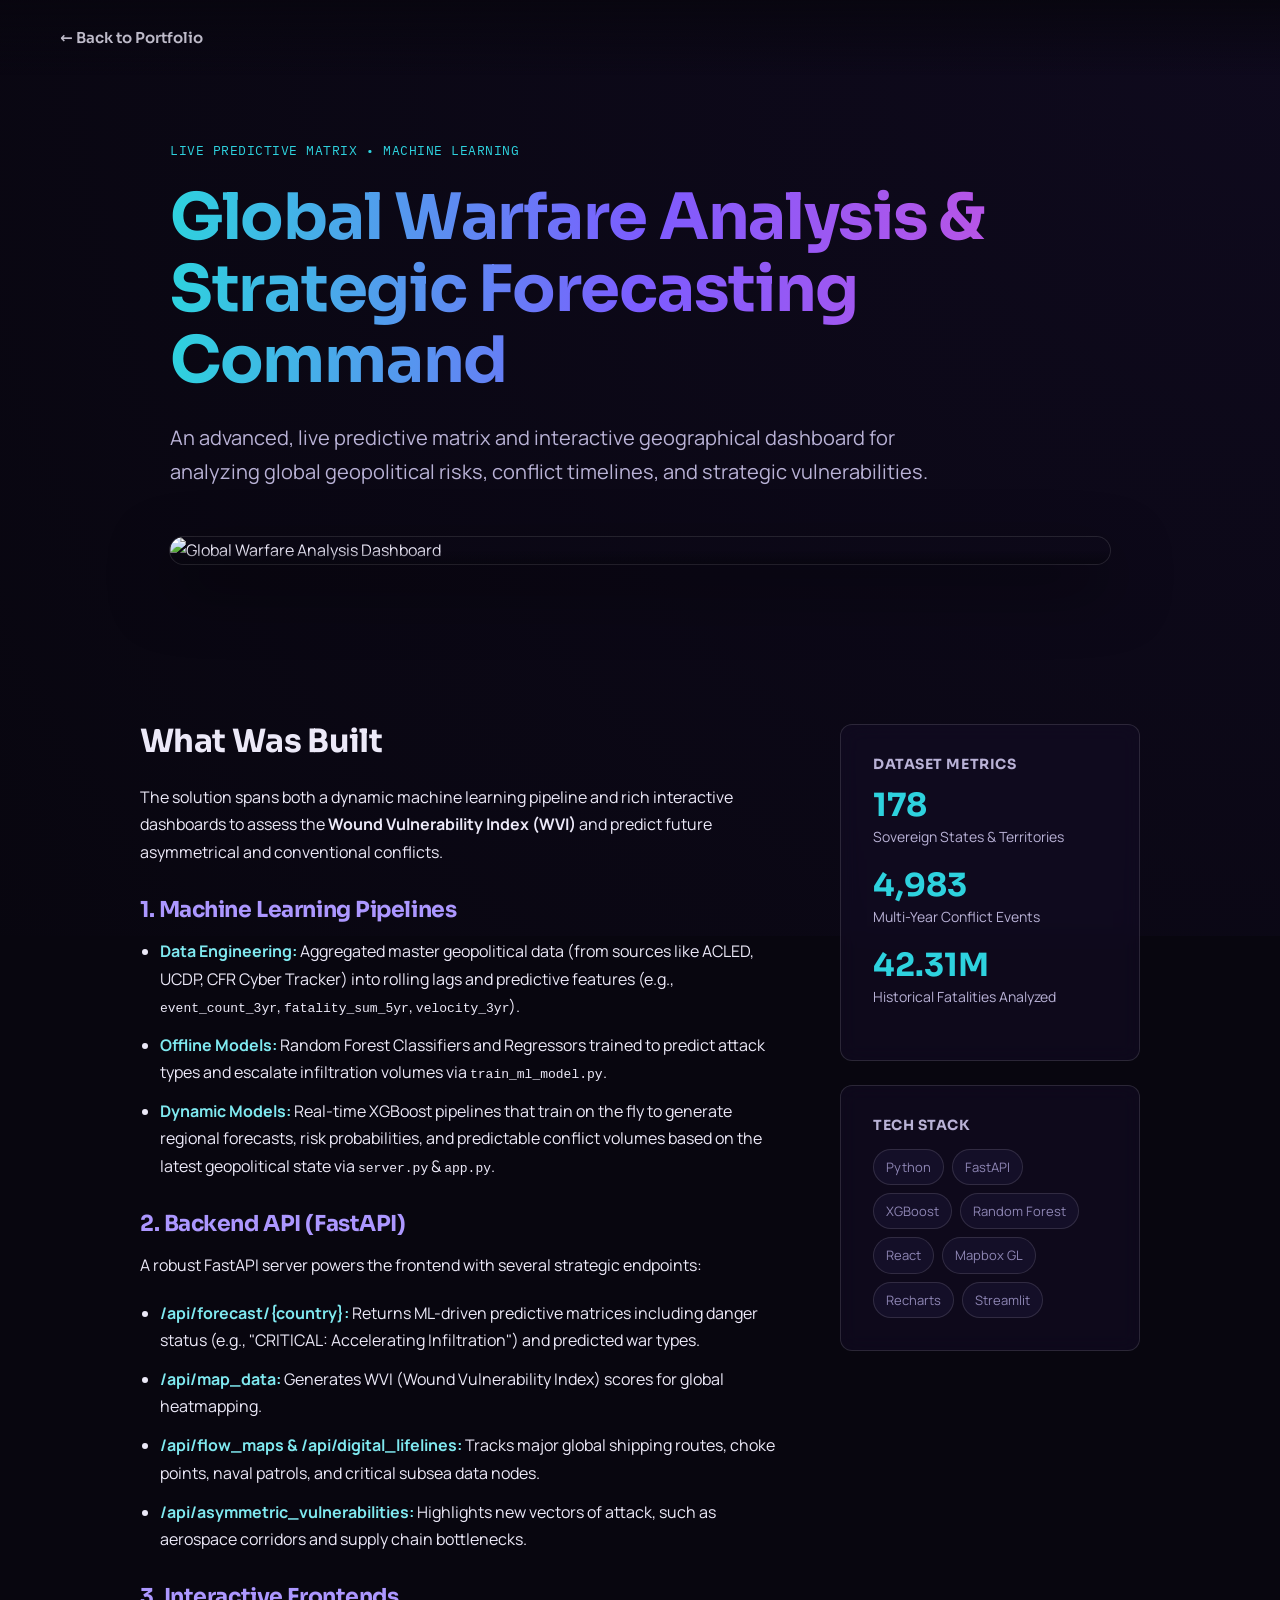
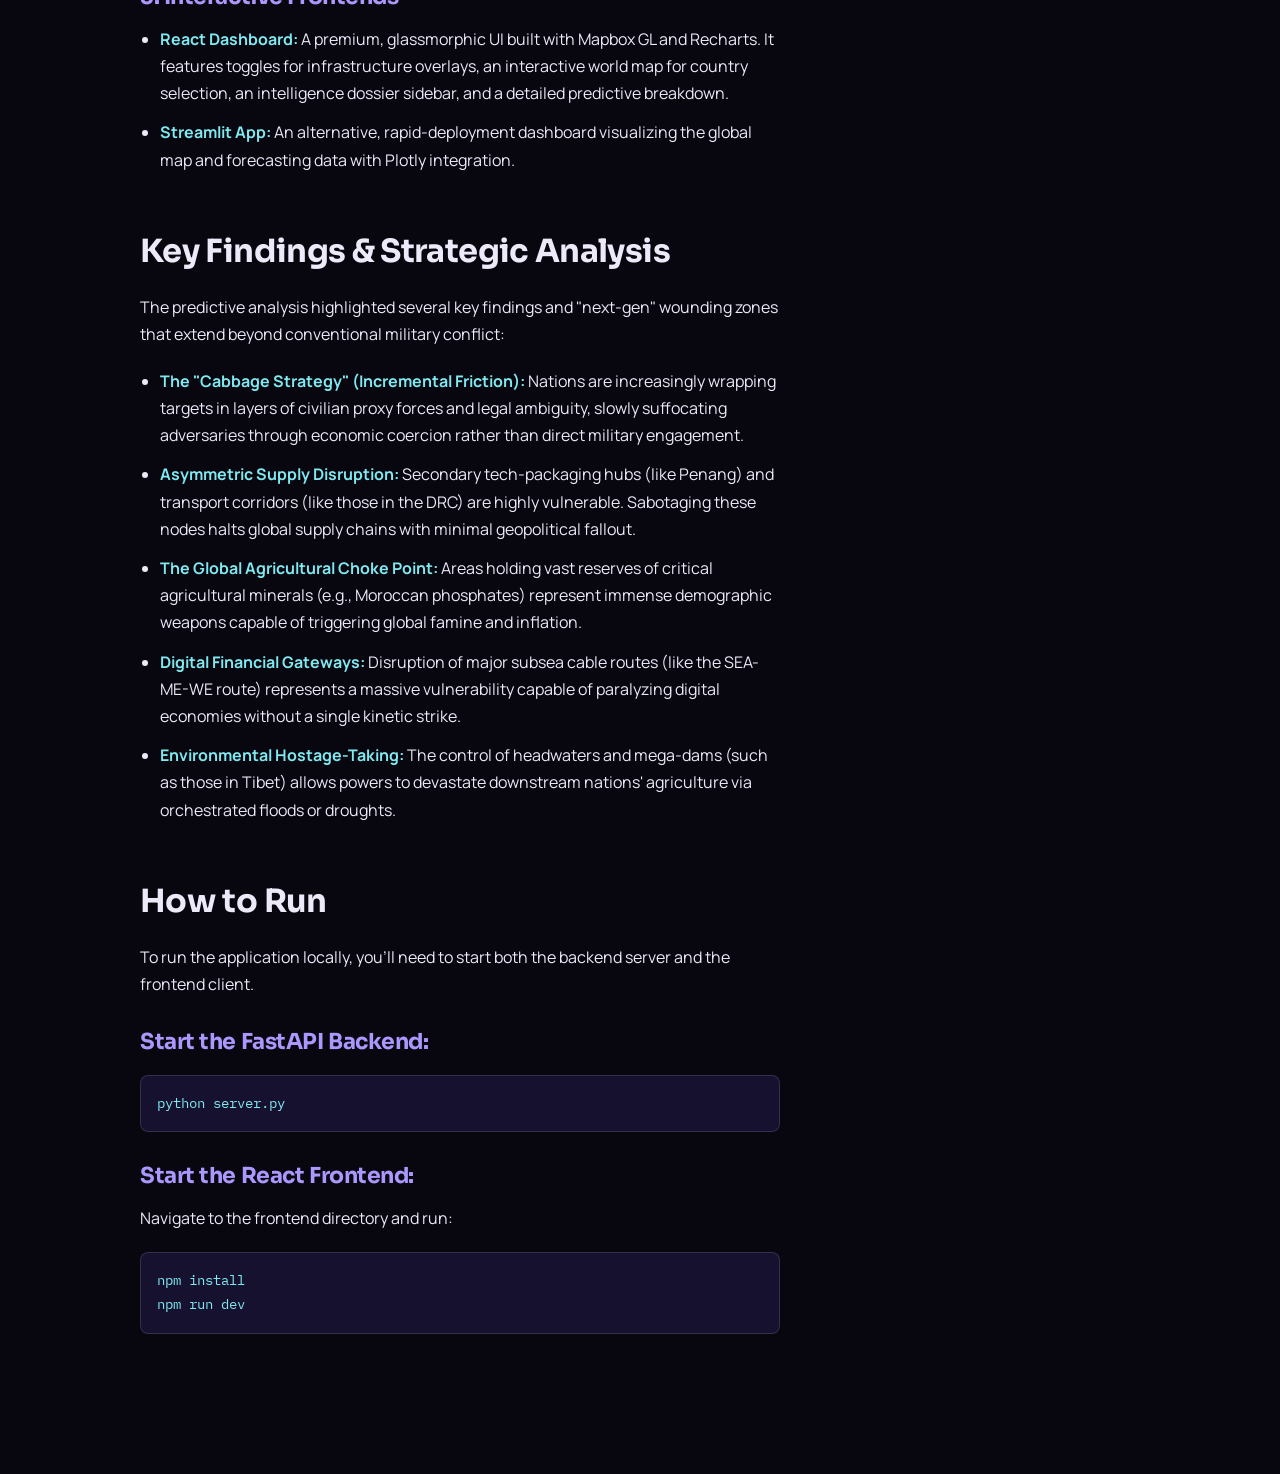
==== global-warfare.html @ ce88f015 "Initial commit - Portfolio updates" ====
<!DOCTYPE html>
<html lang="en"><head>
<meta charset="utf-8"><meta name="viewport" content="width=device-width, initial-scale=1.0">
<title>Global Warfare Analysis & Strategic Forecasting Command · Daliya Chakraborty</title>
<meta name="description" content="Case study: An advanced, live predictive matrix and interactive geographical dashboard for analyzing global geopolitical risks and conflict timelines.">
<link rel="preconnect" href="https://fonts.googleapis.com"><link rel="preconnect" href="https://fonts.gstatic.com" crossorigin>
<link href="https://fonts.googleapis.com/css2?family=Sora:wght@600;700;800&family=Manrope:wght@400;500;600;700&family=IBM+Plex+Mono:wght@400;500&display=swap" rel="stylesheet">
<style>
@view-transition{navigation:auto;}
:root{--ink:#08060F;--ink-1:#0F0A1E;--ink-2:#171130;
--violet:#7C5CFF;--violet-soft:#AC97FF;--magenta:#CC52DE;--cyan:#2ED2DE;--cyan-soft:#7FE9F0;
--text:#ECE9F8;--muted:#B9B2D6;--muted-ink:#8E86B4;--line-ink:rgba(255,255,255,.12);
--max:1000px;--display:"Sora",system-ui,sans-serif;--body:"Manrope",system-ui,sans-serif;--mono:"IBM Plex Mono",ui-monospace,monospace;
--tile:rgba(18,12,36,.62);--tile-2:rgba(28,20,54,.55);}
*{box-sizing:border-box;}html{scroll-behavior:smooth;background:var(--ink);}
body{margin:0;background:transparent;color:var(--text);font-family:var(--body);line-height:1.7;-webkit-font-smoothing:antialiased;overflow-x:hidden;}
a{color:inherit;text-decoration:none;}img{max-width:100%;display:block;border-radius:12px;}
h1,h2,h3,h4{font-family:var(--display);font-weight:700;line-height:1.12;letter-spacing:-.02em;margin:0;}
.site-bg{position:fixed;inset:-4%;z-index:-2;background:radial-gradient(circle at top right, var(--ink-1), var(--ink));}
.wrap{max-width:var(--max);margin:0 auto;padding:0 30px;}
.top-nav{position:fixed;top:0;left:0;right:0;z-index:100;padding:24px 30px;display:flex;justify-content:space-between;align-items:center;background:linear-gradient(to bottom,rgba(8,6,15,0.9) 0%,rgba(8,6,15,0) 100%);}
.top-nav a.back{font-family:var(--display);font-weight:600;font-size:15px;color:var(--text);opacity:0.8;transition:opacity 0.2s;}
.top-nav a.back:hover{opacity:1;}
.hero{padding:140px 0 80px;position:relative;}
.hero-tag{font-family:var(--mono);font-size:13px;text-transform:uppercase;letter-spacing:.04em;color:var(--cyan);margin-bottom:20px;display:block;}
.hero h1{font-size:clamp(40px,5vw,64px);background:linear-gradient(90deg,var(--cyan),var(--violet),var(--magenta));-webkit-background-clip:text;-webkit-text-fill-color:transparent;margin-bottom:24px;}
.hero-lead{font-size:20px;color:var(--muted);max-width:800px;margin-bottom:48px;}
.hero-img-wrap{position:relative;border-radius:16px;overflow:hidden;box-shadow:0 24px 60px rgba(0,0,0,0.5), 0 0 0 1px var(--line-ink);}
.hero-img-wrap::after{content:'';position:absolute;inset:0;background:linear-gradient(180deg,rgba(0,0,0,0) 50%,rgba(8,6,15,0.8) 100%);pointer-events:none;}
.content-grid{display:grid;grid-template-columns:1fr 300px;gap:60px;padding:80px 0;}
.main-col section{margin-bottom:60px;}
.main-col h2{font-size:32px;margin-bottom:24px;color:var(--text);}
.main-col h3{font-size:22px;margin:32px 0 16px;color:var(--violet-soft);}
.main-col p{margin-bottom:20px;}
.main-col ul{padding-left:20px;margin-bottom:24px;}
.main-col li{margin-bottom:12px;}
.main-col li b{color:var(--cyan-soft);}
.side-col{position:sticky;top:100px;height:max-content;}
.side-card{background:var(--tile);border:1px solid var(--line-ink);border-radius:12px;padding:32px;margin-bottom:24px;backdrop-filter:blur(10px);}
.side-card h4{font-size:14px;text-transform:uppercase;letter-spacing:.04em;color:var(--muted);margin-bottom:16px;}
.stat{margin-bottom:20px;}
.stat-val{font-family:var(--display);font-size:32px;font-weight:700;color:var(--cyan);margin-bottom:4px;line-height:1;}
.stat-label{font-size:14px;color:var(--muted);}
.tag-list{display:flex;flex-wrap:wrap;gap:8px;}
.tag{background:var(--tile-2);border:1px solid var(--line-ink);padding:6px 12px;border-radius:20px;font-size:13px;color:var(--muted-ink);}
.code-block{background:var(--ink-2);padding:16px;border-radius:8px;font-family:var(--mono);font-size:14px;color:var(--cyan-soft);overflow-x:auto;margin:20px 0;border:1px solid var(--line-ink);}
@media(max-width:900px){.content-grid{grid-template-columns:1fr;}}
</style>
<script>
if (window !== window.top) {
  document.documentElement.classList.add('in-iframe');
}
</script>
<style>
html.in-iframe .nav, html.in-iframe footer { display: none !important; }
</style>
</head>
<body>
<div class="site-bg"></div>

<nav class="top-nav">
  <div class="wrap" style="width:100%;margin:0;">
    <a href="index.html" class="back">&#8592; Back to Portfolio</a>
  </div>
</nav>

<header class="hero">
  <div class="wrap">
    <span class="hero-tag">Live Predictive Matrix &bull; Machine Learning</span>
    <h1>Global Warfare Analysis &amp; Strategic Forecasting Command</h1>
    <p class="hero-lead">An advanced, live predictive matrix and interactive geographical dashboard for analyzing global geopolitical risks, conflict timelines, and strategic vulnerabilities.</p>
    <div class="hero-img-wrap">
      <img src="global-warfare-dashboard.png" alt="Global Warfare Analysis Dashboard">
    </div>
  </div>
</header>

<div class="wrap content-grid">
  <main class="main-col">
    <section>
      <h2>What Was Built</h2>
      <p>The solution spans both a dynamic machine learning pipeline and rich interactive dashboards to assess the <b>Wound Vulnerability Index (WVI)</b> and predict future asymmetrical and conventional conflicts.</p>
      
      <h3>1. Machine Learning Pipelines</h3>
      <ul>
        <li><b>Data Engineering:</b> Aggregated master geopolitical data (from sources like ACLED, UCDP, CFR Cyber Tracker) into rolling lags and predictive features (e.g., <code>event_count_3yr</code>, <code>fatality_sum_5yr</code>, <code>velocity_3yr</code>).</li>
        <li><b>Offline Models:</b> Random Forest Classifiers and Regressors trained to predict attack types and escalate infiltration volumes via <code>train_ml_model.py</code>.</li>
        <li><b>Dynamic Models:</b> Real-time XGBoost pipelines that train on the fly to generate regional forecasts, risk probabilities, and predictable conflict volumes based on the latest geopolitical state via <code>server.py</code> &amp; <code>app.py</code>.</li>
      </ul>

      <h3>2. Backend API (FastAPI)</h3>
      <p>A robust FastAPI server powers the frontend with several strategic endpoints:</p>
      <ul>
        <li><b>/api/forecast/{country}:</b> Returns ML-driven predictive matrices including danger status (e.g., "CRITICAL: Accelerating Infiltration") and predicted war types.</li>
        <li><b>/api/map_data:</b> Generates WVI (Wound Vulnerability Index) scores for global heatmapping.</li>
        <li><b>/api/flow_maps &amp; /api/digital_lifelines:</b> Tracks major global shipping routes, choke points, naval patrols, and critical subsea data nodes.</li>
        <li><b>/api/asymmetric_vulnerabilities:</b> Highlights new vectors of attack, such as aerospace corridors and supply chain bottlenecks.</li>
      </ul>

      <h3>3. Interactive Frontends</h3>
      <ul>
        <li><b>React Dashboard:</b> A premium, glassmorphic UI built with Mapbox GL and Recharts. It features toggles for infrastructure overlays, an interactive world map for country selection, an intelligence dossier sidebar, and a detailed predictive breakdown.</li>
        <li><b>Streamlit App:</b> An alternative, rapid-deployment dashboard visualizing the global map and forecasting data with Plotly integration.</li>
      </ul>
    </section>

    <section>
      <h2>Key Findings &amp; Strategic Analysis</h2>
      <p>The predictive analysis highlighted several key findings and "next-gen" wounding zones that extend beyond conventional military conflict:</p>
      <ul>
        <li><b>The "Cabbage Strategy" (Incremental Friction):</b> Nations are increasingly wrapping targets in layers of civilian proxy forces and legal ambiguity, slowly suffocating adversaries through economic coercion rather than direct military engagement.</li>
        <li><b>Asymmetric Supply Disruption:</b> Secondary tech-packaging hubs (like Penang) and transport corridors (like those in the DRC) are highly vulnerable. Sabotaging these nodes halts global supply chains with minimal geopolitical fallout.</li>
        <li><b>The Global Agricultural Choke Point:</b> Areas holding vast reserves of critical agricultural minerals (e.g., Moroccan phosphates) represent immense demographic weapons capable of triggering global famine and inflation.</li>
        <li><b>Digital Financial Gateways:</b> Disruption of major subsea cable routes (like the SEA-ME-WE route) represents a massive vulnerability capable of paralyzing digital economies without a single kinetic strike.</li>
        <li><b>Environmental Hostage-Taking:</b> The control of headwaters and mega-dams (such as those in Tibet) allows powers to devastate downstream nations' agriculture via orchestrated floods or droughts.</li>
      </ul>
    </section>

    <section>
      <h2>How to Run</h2>
      <p>To run the application locally, you'll need to start both the backend server and the frontend client.</p>
      
      <h3>Start the FastAPI Backend:</h3>
      <div class="code-block">python server.py</div>
      
      <h3>Start the React Frontend:</h3>
      <p>Navigate to the frontend directory and run:</p>
      <div class="code-block">npm install<br>npm run dev</div>
    </section>
  </main>

  <aside class="side-col">
    <div class="side-card">
      <h4>Dataset Metrics</h4>
      <div class="stat">
        <div class="stat-val">178</div>
        <div class="stat-label">Sovereign States &amp; Territories</div>
      </div>
      <div class="stat">
        <div class="stat-val">4,983</div>
        <div class="stat-label">Multi-Year Conflict Events</div>
      </div>
      <div class="stat">
        <div class="stat-val">42.31M</div>
        <div class="stat-label">Historical Fatalities Analyzed</div>
      </div>
    </div>
    
    <div class="side-card">
      <h4>Tech Stack</h4>
      <div class="tag-list">
        <span class="tag">Python</span>
        <span class="tag">FastAPI</span>
        <span class="tag">XGBoost</span>
        <span class="tag">Random Forest</span>
        <span class="tag">React</span>
        <span class="tag">Mapbox GL</span>
        <span class="tag">Recharts</span>
        <span class="tag">Streamlit</span>
      </div>
    </div>
  </aside>
</div>
<script>
const nav=document.querySelector('.top-nav');
window.addEventListener('scroll',()=>{
  let y=window.scrollY;
  nav.style.background=y>50?'var(--ink)':'linear-gradient(to bottom,rgba(8,6,15,0.9) 0%,transparent 100%)';
  nav.style.boxShadow=y>50?'0 10px 30px rgba(0,0,0,0.5)':'none';
});
</script>
</body>
</html>
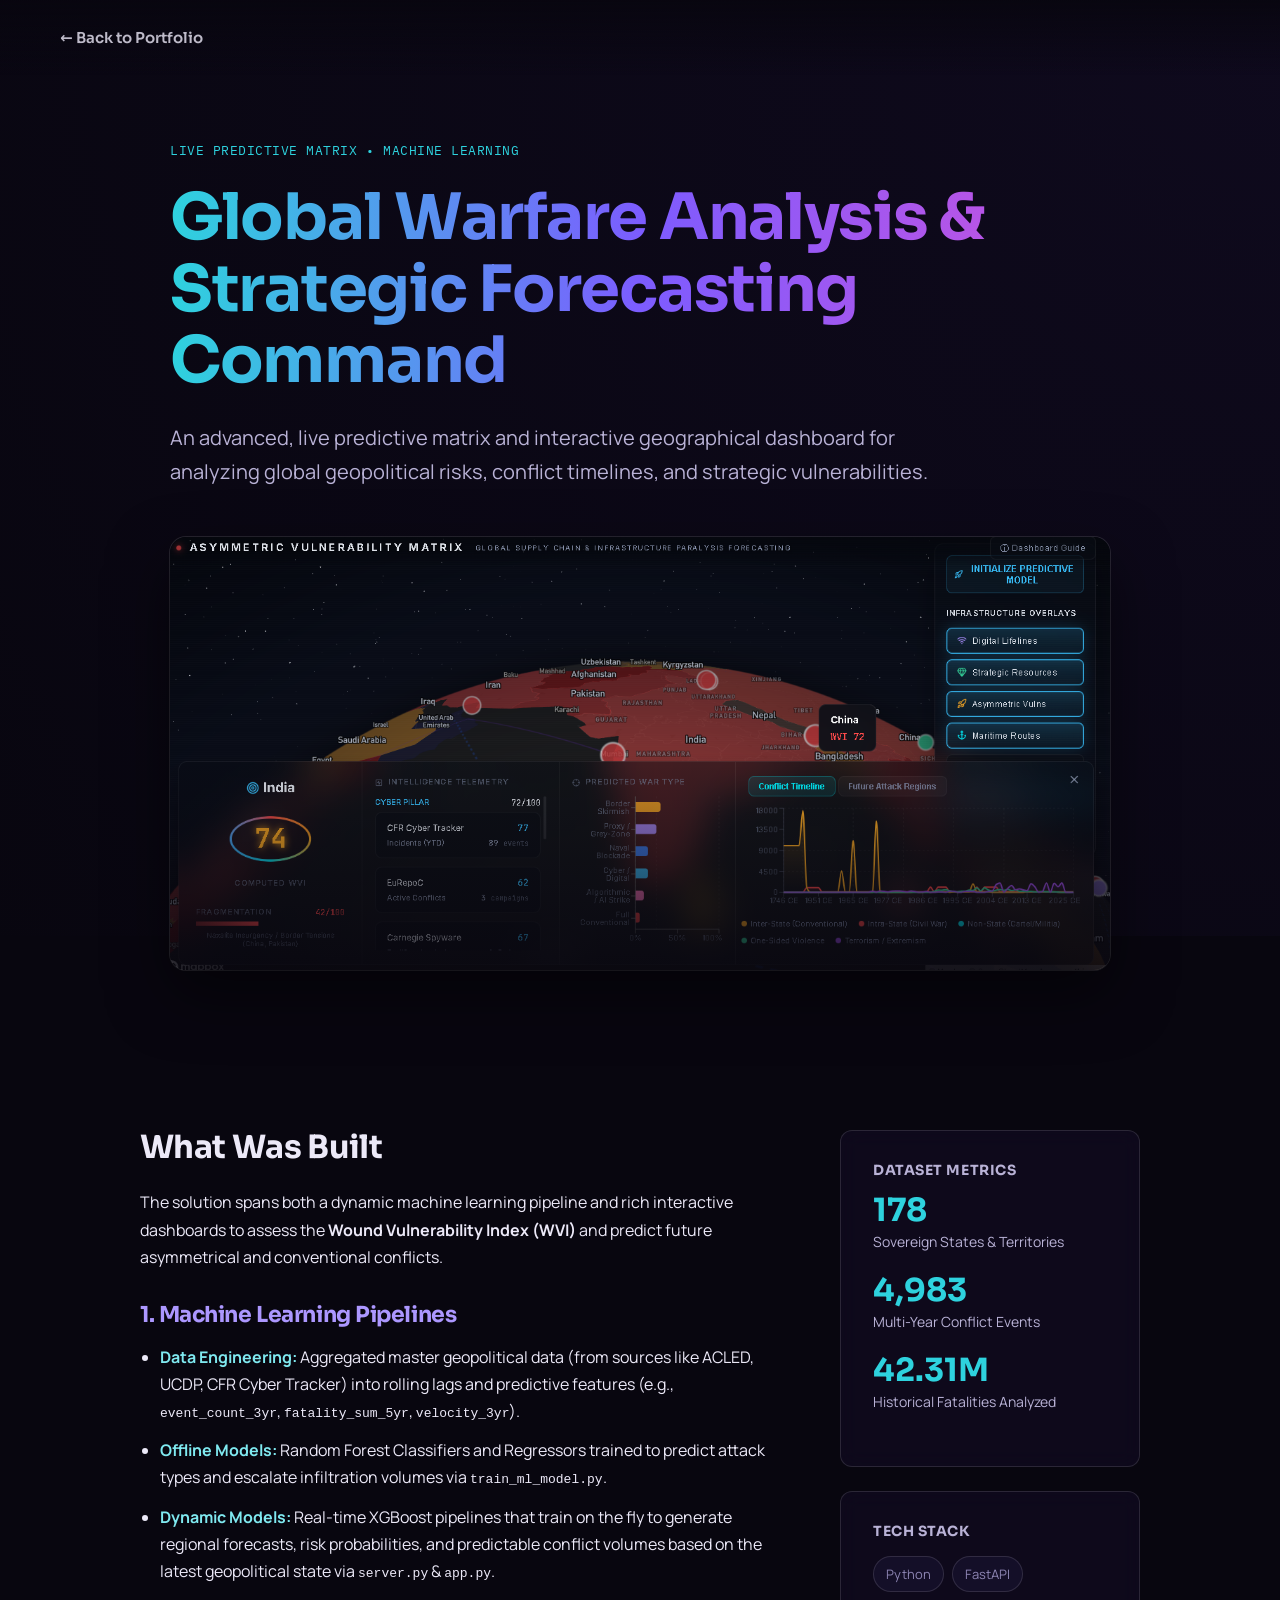
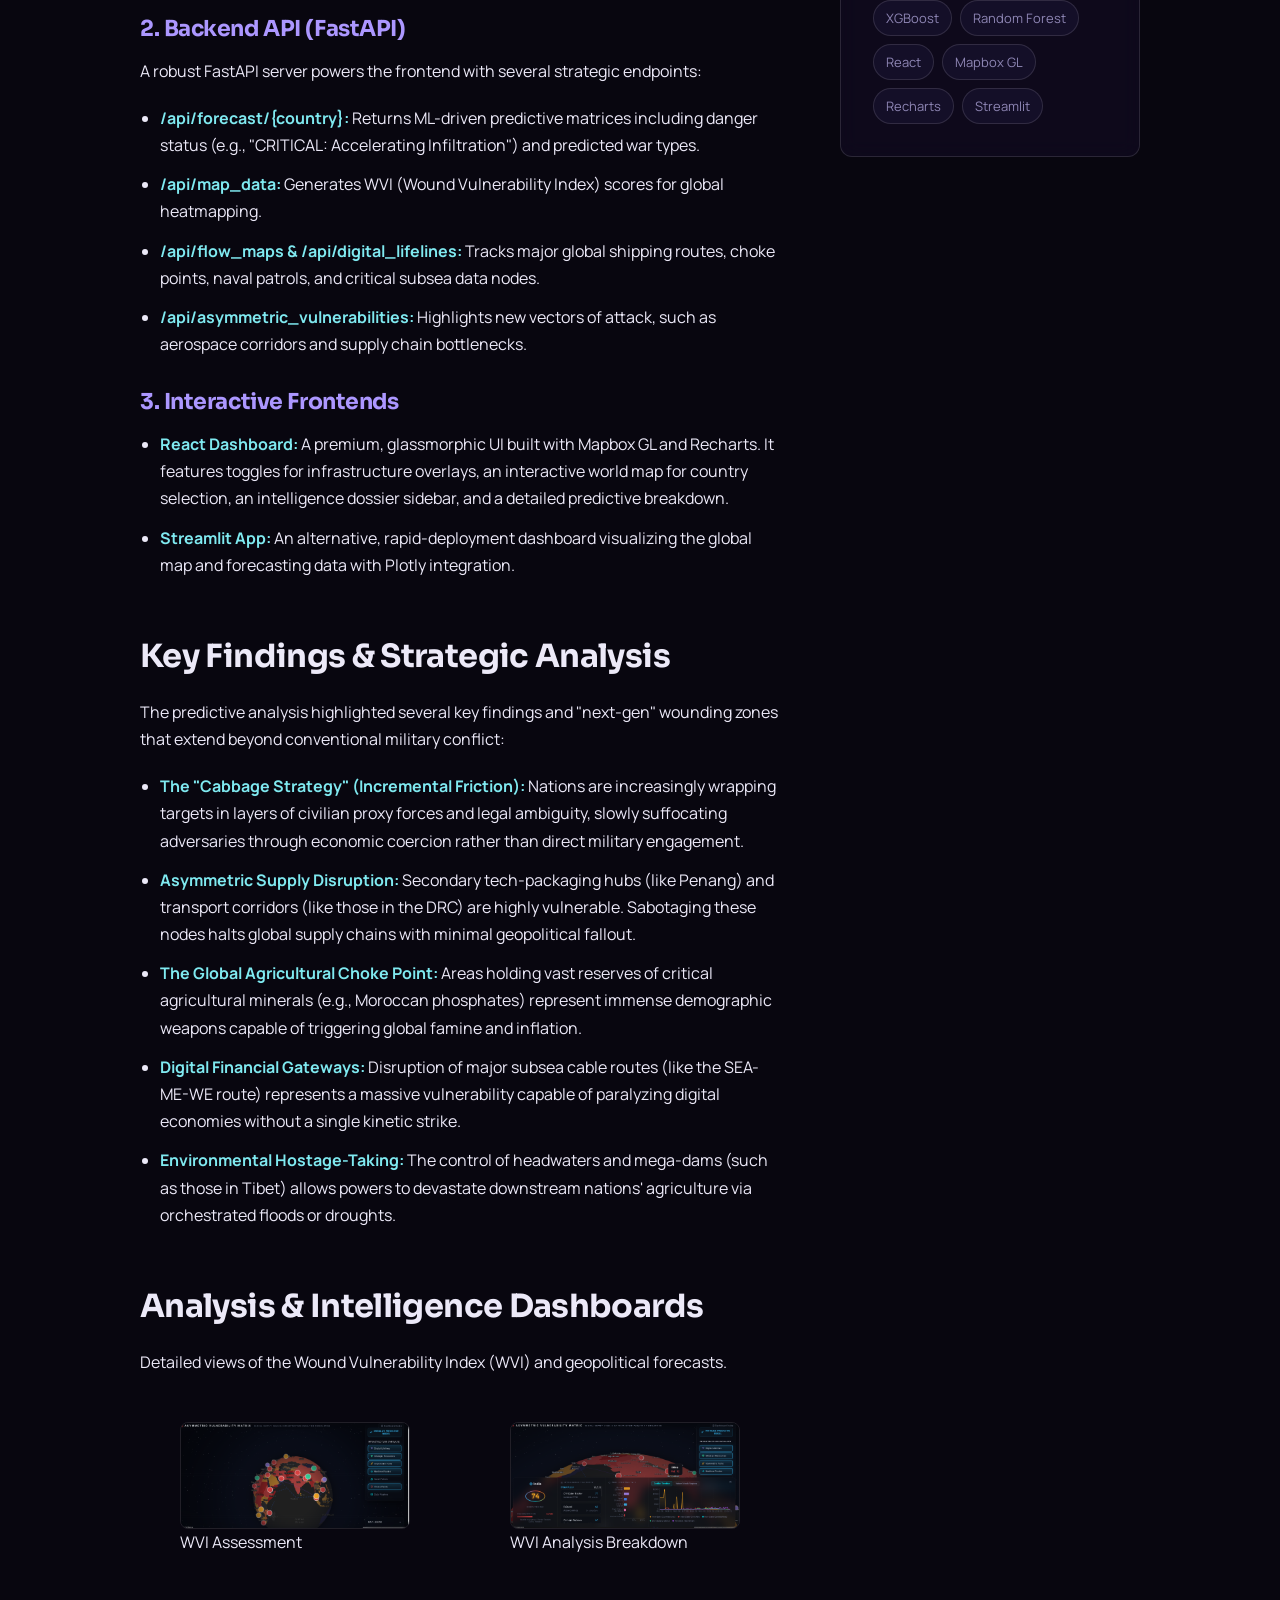
==== commit a23b114c: "Publish global warfare analysis dashboard" ====
--- a/global-warfare.html
+++ b/global-warfare.html
@@ -45,7 +45,22 @@
 .tag{background:var(--tile-2);border:1px solid var(--line-ink);padding:6px 12px;border-radius:20px;font-size:13px;color:var(--muted-ink);}
 .code-block{background:var(--ink-2);padding:16px;border-radius:8px;font-family:var(--mono);font-size:14px;color:var(--cyan-soft);overflow-x:auto;margin:20px 0;border:1px solid var(--line-ink);}
 @media(max-width:900px){.content-grid{grid-template-columns:1fr;}}
+
+.dashboard-gallery { display: grid; grid-template-columns: repeat(2, 1fr); gap: 20px; margin-top: 30px; }
+.gallery-item { cursor: pointer; transition: transform 0.2s, box-shadow 0.2s; }
+.gallery-item:hover { transform: translateY(-5px); box-shadow: 0 10px 30px rgba(124,92,255,0.3); }
+.gallery-item img { width: 100%; height: auto; border-radius: 8px; border: 1px solid rgba(255,255,255,0.1); }
+@media(max-width: 900px) { .dashboard-gallery { grid-template-columns: 1fr; } }
+.lightbox { position: fixed; inset: 0; background: rgba(0,0,0,0.9); z-index: 2000; display: flex; align-items: center; justify-content: center; opacity: 0; pointer-events: none; transition: opacity 0.3s; backdrop-filter: blur(10px); }
+.lightbox.open { opacity: 1; pointer-events: auto; }
+.lightbox-close { position: absolute; top: 20px; right: 30px; font-size: 50px; color: white; cursor: pointer; background: none; border: none; }
+.lightbox-prev, .lightbox-next { position: absolute; top: 50%; transform: translateY(-50%); font-size: 40px; color: white; cursor: pointer; background: rgba(255,255,255,0.1); border: none; padding: 20px; border-radius: 50%; backdrop-filter: blur(5px); }
+.lightbox-prev { left: 30px; }
+.lightbox-next { right: 30px; }
+.lightbox-prev:hover, .lightbox-next:hover { background: rgba(124,92,255,0.5); }
+.lightbox-img { max-width: 85%; max-height: 85vh; border-radius: 12px; box-shadow: 0 20px 50px rgba(0,0,0,0.8); transition: opacity 0.3s, transform 0.3s; }
 </style>
+
 <script>
 if (window !== window.top) {
   document.documentElement.classList.add('in-iframe');
@@ -70,7 +85,7 @@
     <h1>Global Warfare Analysis &amp; Strategic Forecasting Command</h1>
     <p class="hero-lead">An advanced, live predictive matrix and interactive geographical dashboard for analyzing global geopolitical risks, conflict timelines, and strategic vulnerabilities.</p>
     <div class="hero-img-wrap">
-      <img src="global-warfare-dashboard.png" alt="Global Warfare Analysis Dashboard">
+      <img src="WVI_Analysis.PNG" alt="WVI Analysis Dashboard">
     </div>
   </div>
 </header>
@@ -116,17 +131,24 @@
       </ul>
     </section>
 
+
+  
     <section>
-      <h2>How to Run</h2>
-      <p>To run the application locally, you'll need to start both the backend server and the frontend client.</p>
-      
-      <h3>Start the FastAPI Backend:</h3>
-      <div class="code-block">python server.py</div>
-      
-      <h3>Start the React Frontend:</h3>
-      <p>Navigate to the frontend directory and run:</p>
-      <div class="code-block">npm install<br>npm run dev</div>
+      <h2>Analysis &amp; Intelligence Dashboards</h2>
+      <p>Detailed views of the Wound Vulnerability Index (WVI) and geopolitical forecasts.</p>
+      <div class="shots dashboard-gallery">
+        
+        <figure class="shot gallery-item" onclick="openLightbox(0)">
+          <img src="WVI2.PNG" alt="WVI Assessment">
+          <figcaption class="cap">WVI Assessment</figcaption>
+        </figure>
+        <figure class="shot gallery-item" onclick="openLightbox(1)">
+          <img src="WVI_Analysis.PNG" alt="WVI Analysis">
+          <figcaption class="cap">WVI Analysis Breakdown</figcaption>
+        </figure>
+      </div>
     </section>
+
   </main>
 
   <aside class="side-col">
@@ -169,5 +191,43 @@
   nav.style.boxShadow=y>50?'0 10px 30px rgba(0,0,0,0.5)':'none';
 });
 </script>
+
+<div class="lightbox" id="lightbox">
+  <button class="lightbox-close" onclick="closeLightbox()">&times;</button>
+  <button class="lightbox-prev" onclick="changeSlide(-1)">&#10094;</button>
+  <img class="lightbox-img" id="lightboxImg" src="">
+  <button class="lightbox-next" onclick="changeSlide(1)">&#10095;</button>
+</div>
+<script>
+const images = [
+  "WVI2.PNG",
+  "WVI_Analysis.PNG"
+];
+let currentIdx = 0;
+const lb = document.getElementById('lightbox');
+const lbImg = document.getElementById('lightboxImg');
+
+function openLightbox(idx) {
+  currentIdx = idx;
+  lbImg.src = images[currentIdx];
+  lb.classList.add('open');
+}
+function closeLightbox() {
+  lb.classList.remove('open');
+}
+function changeSlide(dir) {
+  currentIdx += dir;
+  if (currentIdx < 0) currentIdx = images.length - 1;
+  if (currentIdx >= images.length) currentIdx = 0;
+  lbImg.style.opacity = 0;
+  lbImg.style.transform = 'scale(0.95)';
+  setTimeout(() => {
+    lbImg.src = images[currentIdx];
+    lbImg.style.opacity = 1;
+    lbImg.style.transform = 'scale(1)';
+  }, 200);
+}
+</script>
 </body>
+
 </html>
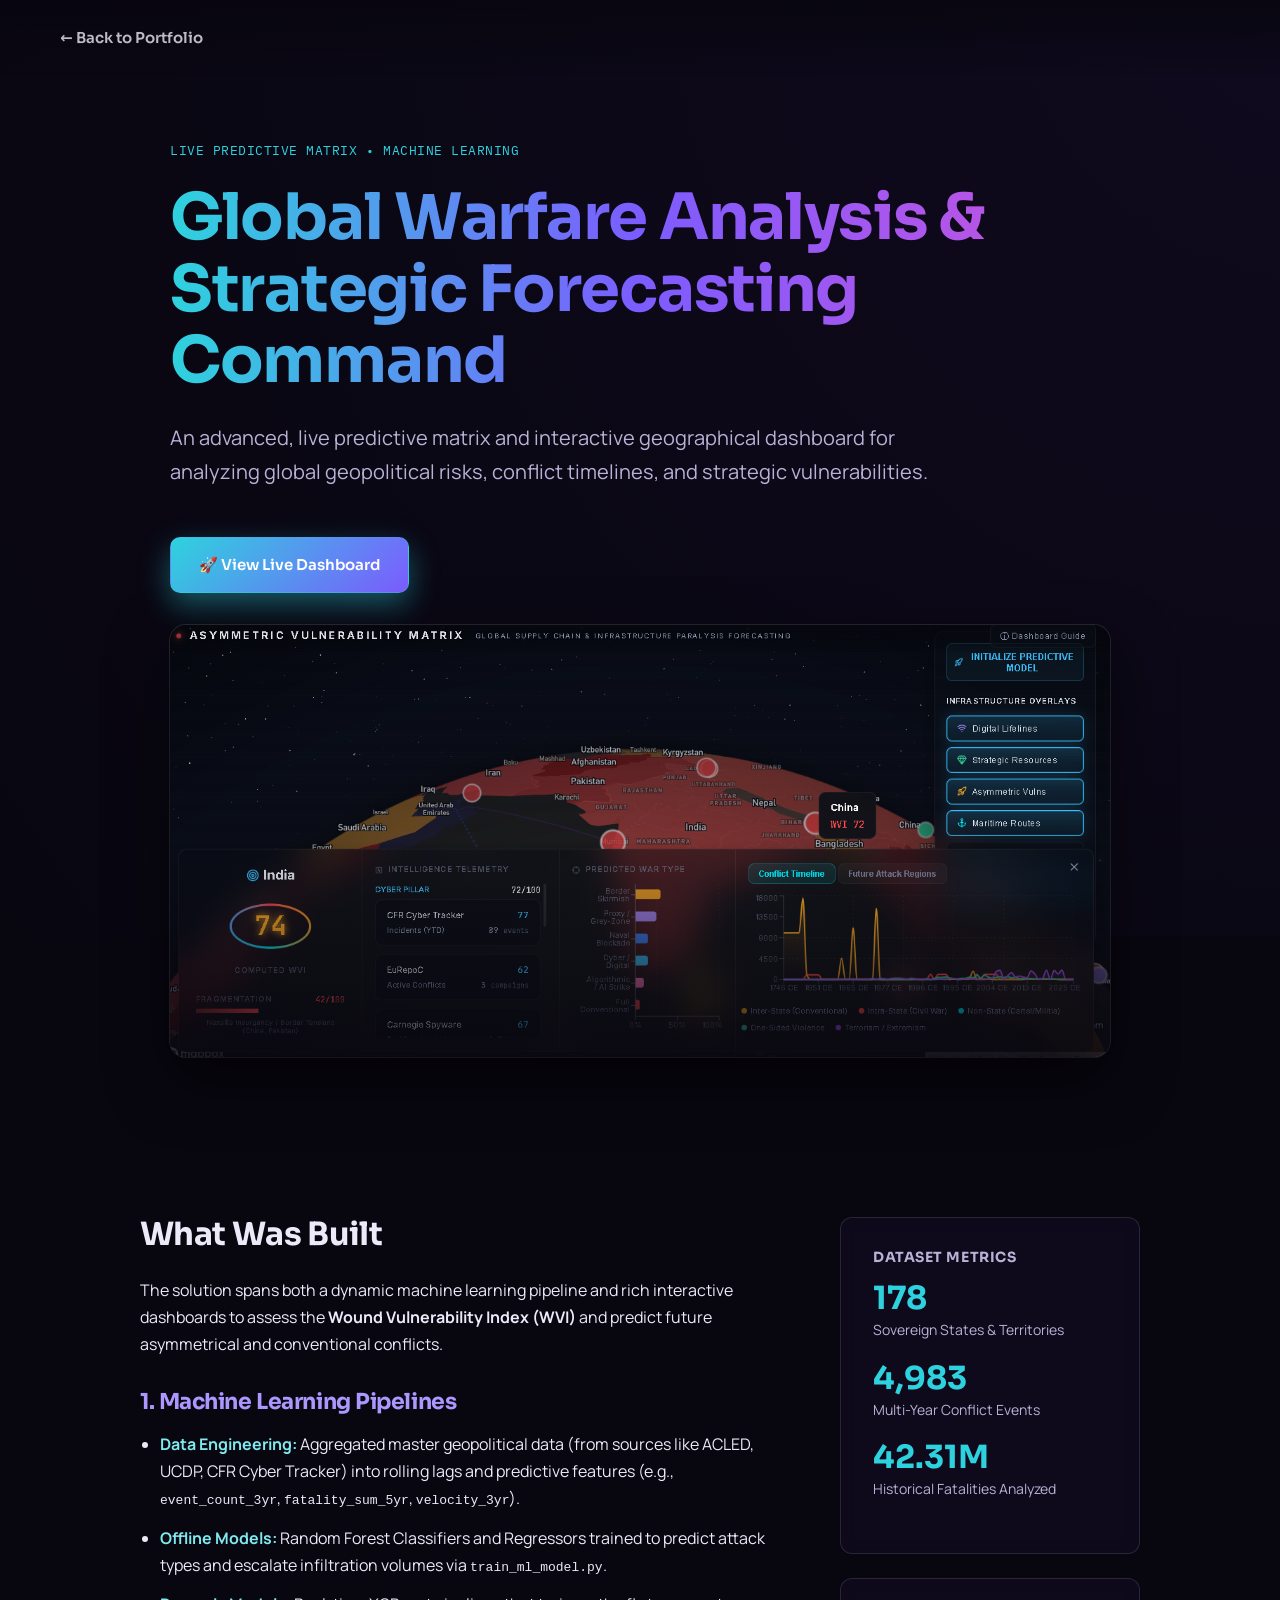
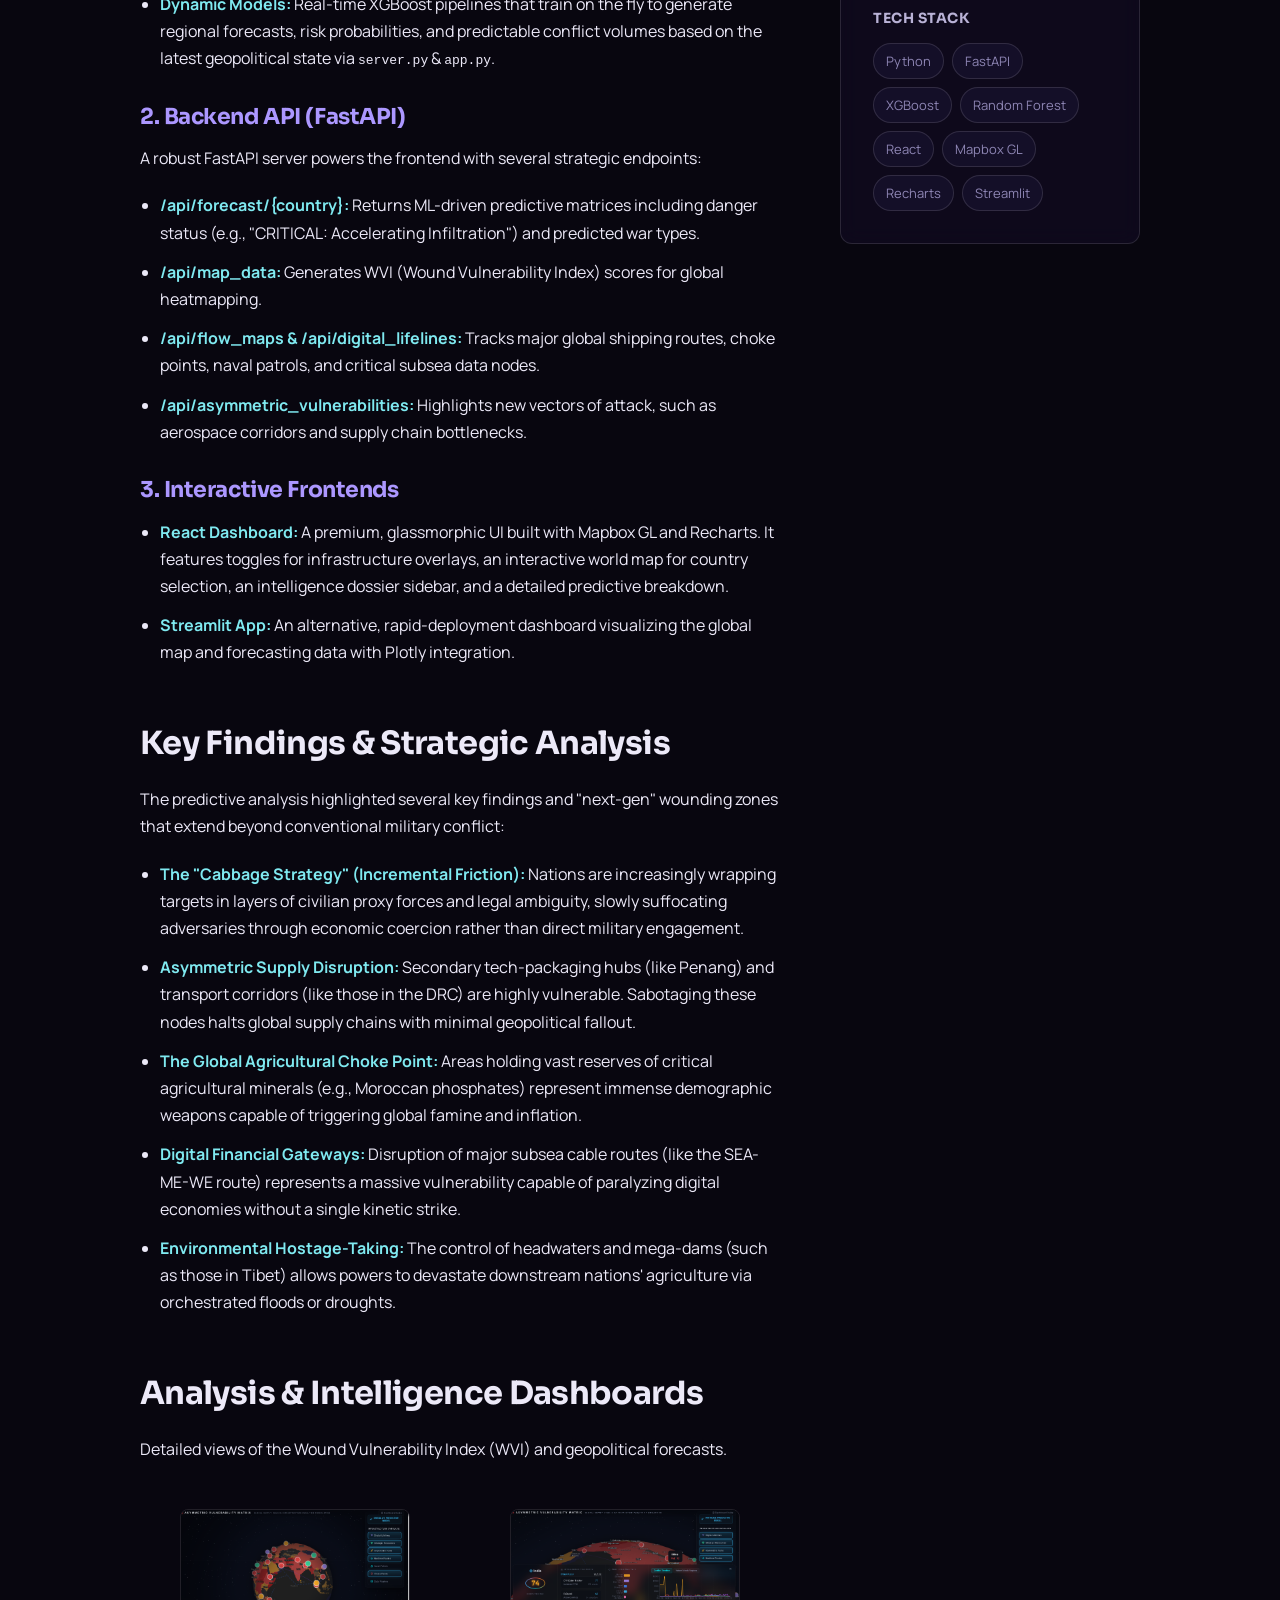
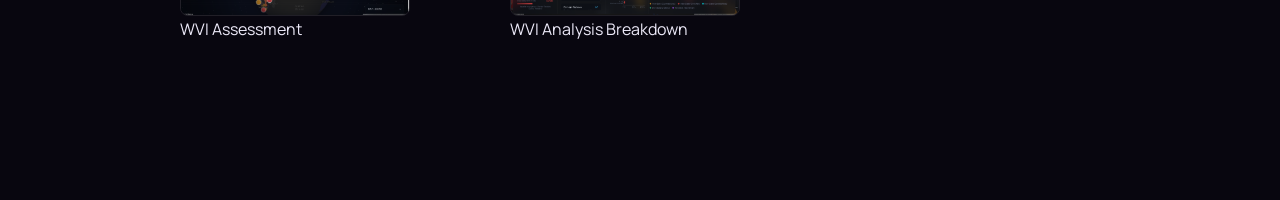
==== commit 7c7b0651: "Add live Global Warfare dashboard link to portfolio" ====
--- a/global-warfare.html
+++ b/global-warfare.html
@@ -84,6 +84,11 @@
     <span class="hero-tag">Live Predictive Matrix &bull; Machine Learning</span>
     <h1>Global Warfare Analysis &amp; Strategic Forecasting Command</h1>
     <p class="hero-lead">An advanced, live predictive matrix and interactive geographical dashboard for analyzing global geopolitical risks, conflict timelines, and strategic vulnerabilities.</p>
+    <div style="margin:32px 0;">
+      <a href="https://cdelta1999-ui.github.io/Global_Warfare_Analysis1/" target="_blank" style="display:inline-flex;align-items:center;gap:12px;background:linear-gradient(135deg,#2ED2DE,#7C5CFF);color:#fff;padding:14px 28px;border-radius:10px;font-weight:600;font-family:var(--display);font-size:15px;transition:all 0.3s;box-shadow:0 12px 30px rgba(46,210,222,0.4);text-decoration:none;border:1px solid rgba(46,210,222,0.3);cursor:pointer;" onmouseover="this.style.filter='brightness(1.15)';this.style.boxShadow='0 16px 40px rgba(46,210,222,0.6)'" onmouseout="this.style.filter='brightness(1)';this.style.boxShadow='0 12px 30px rgba(46,210,222,0.4)'">
+        🚀 View Live Dashboard
+      </a>
+    </div>
     <div class="hero-img-wrap">
       <img src="WVI_Analysis.PNG" alt="WVI Analysis Dashboard">
     </div>
